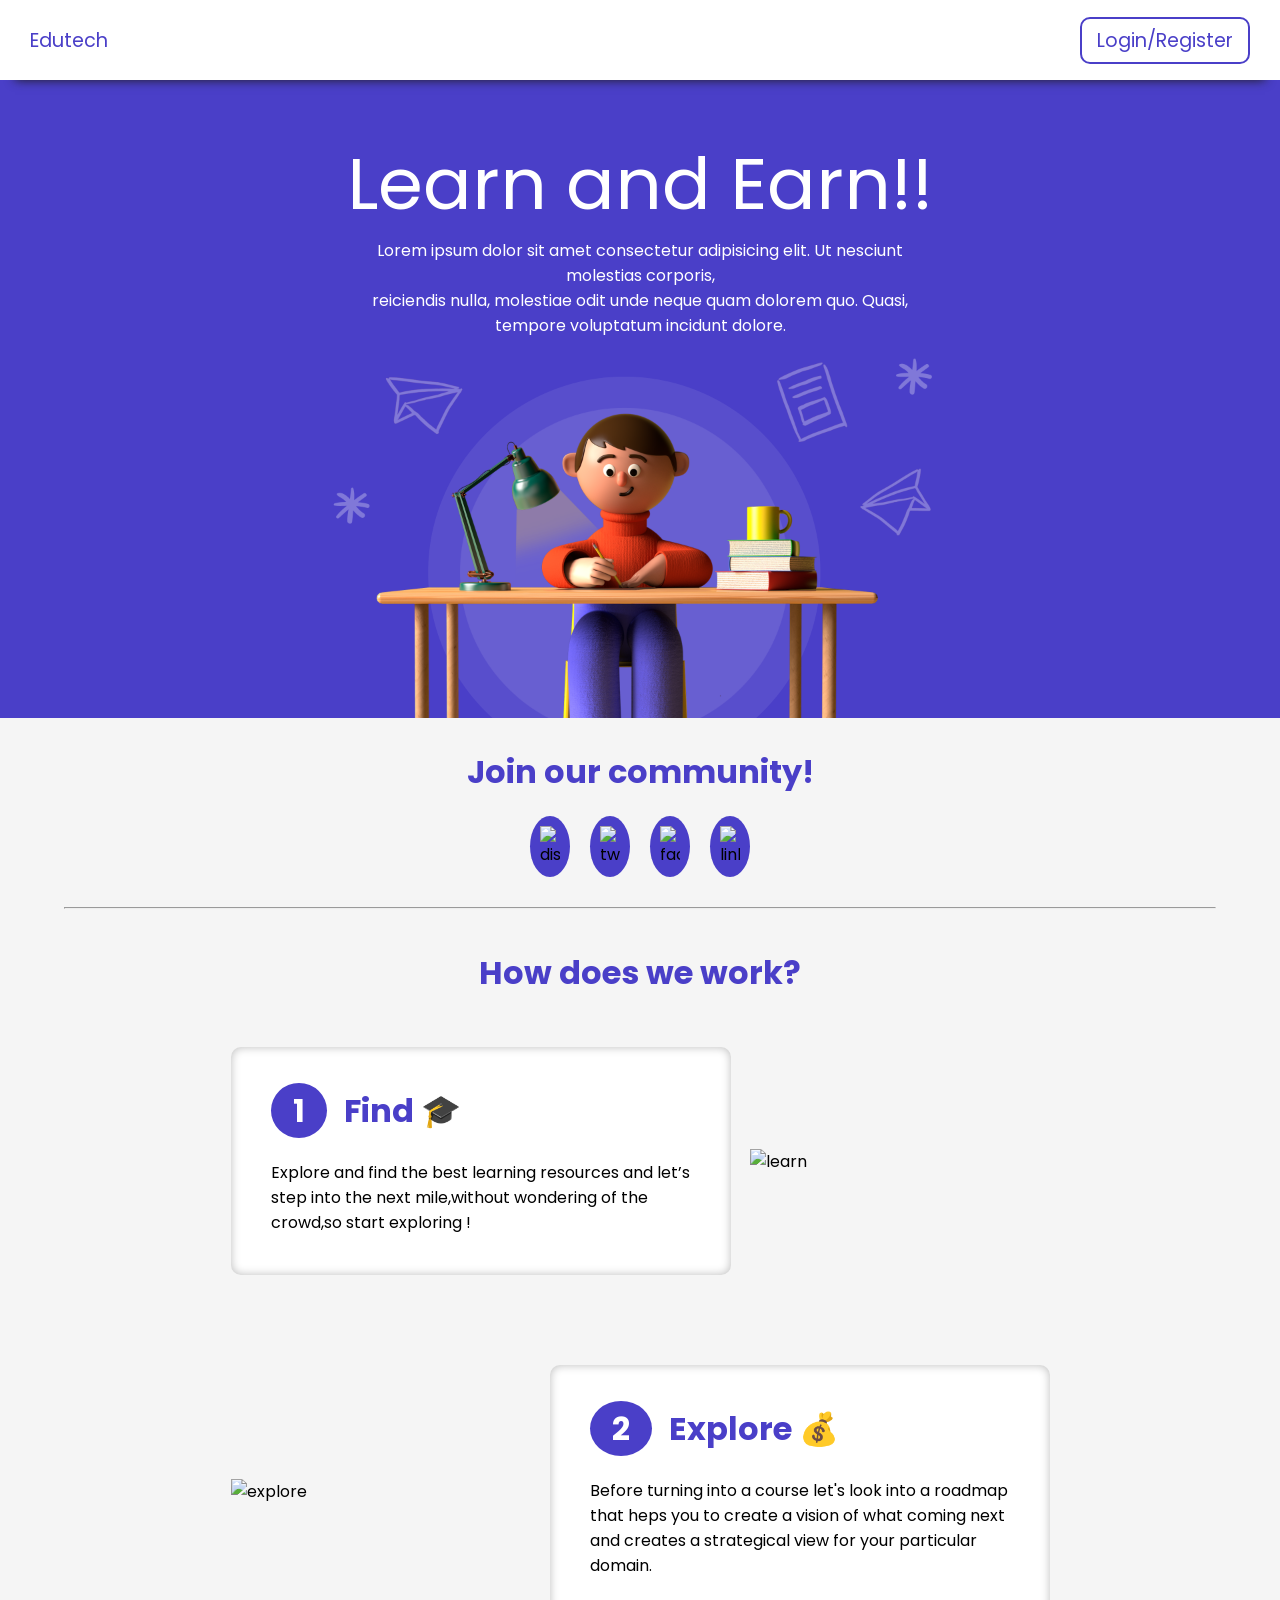
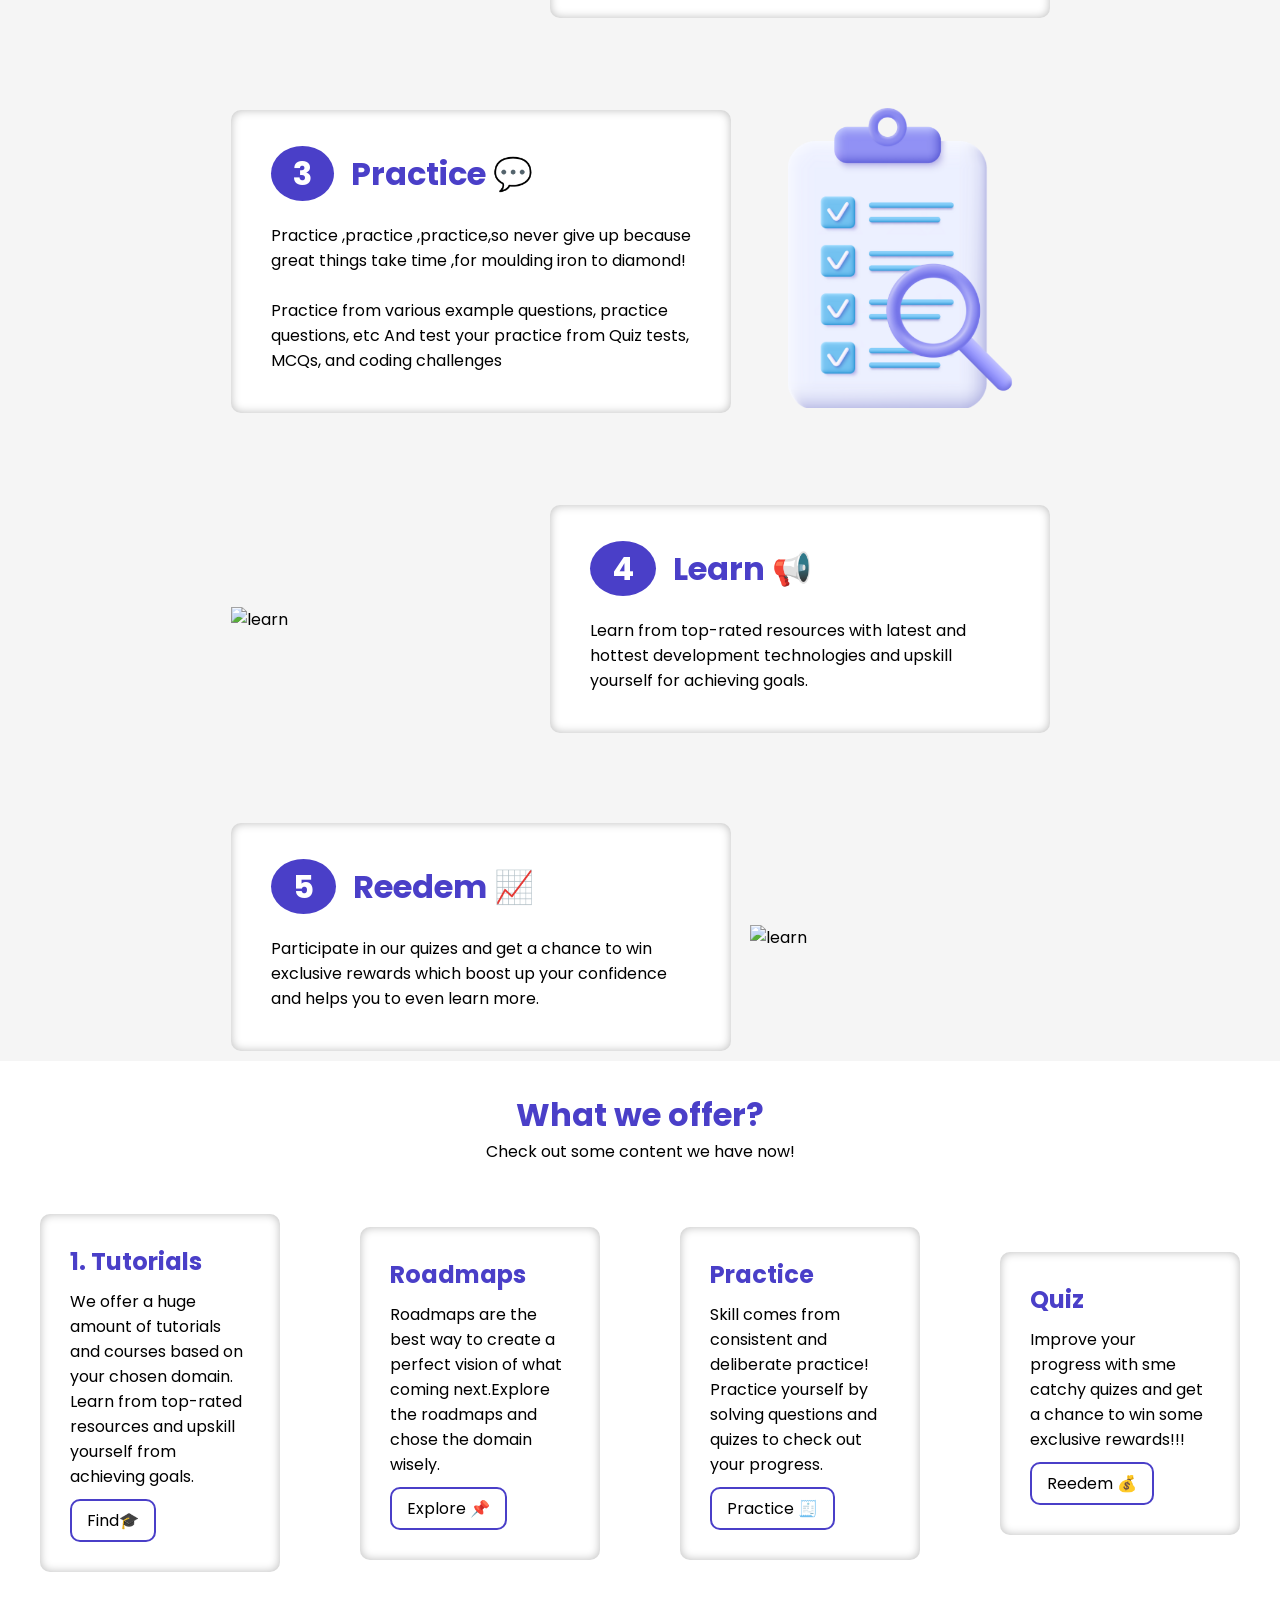
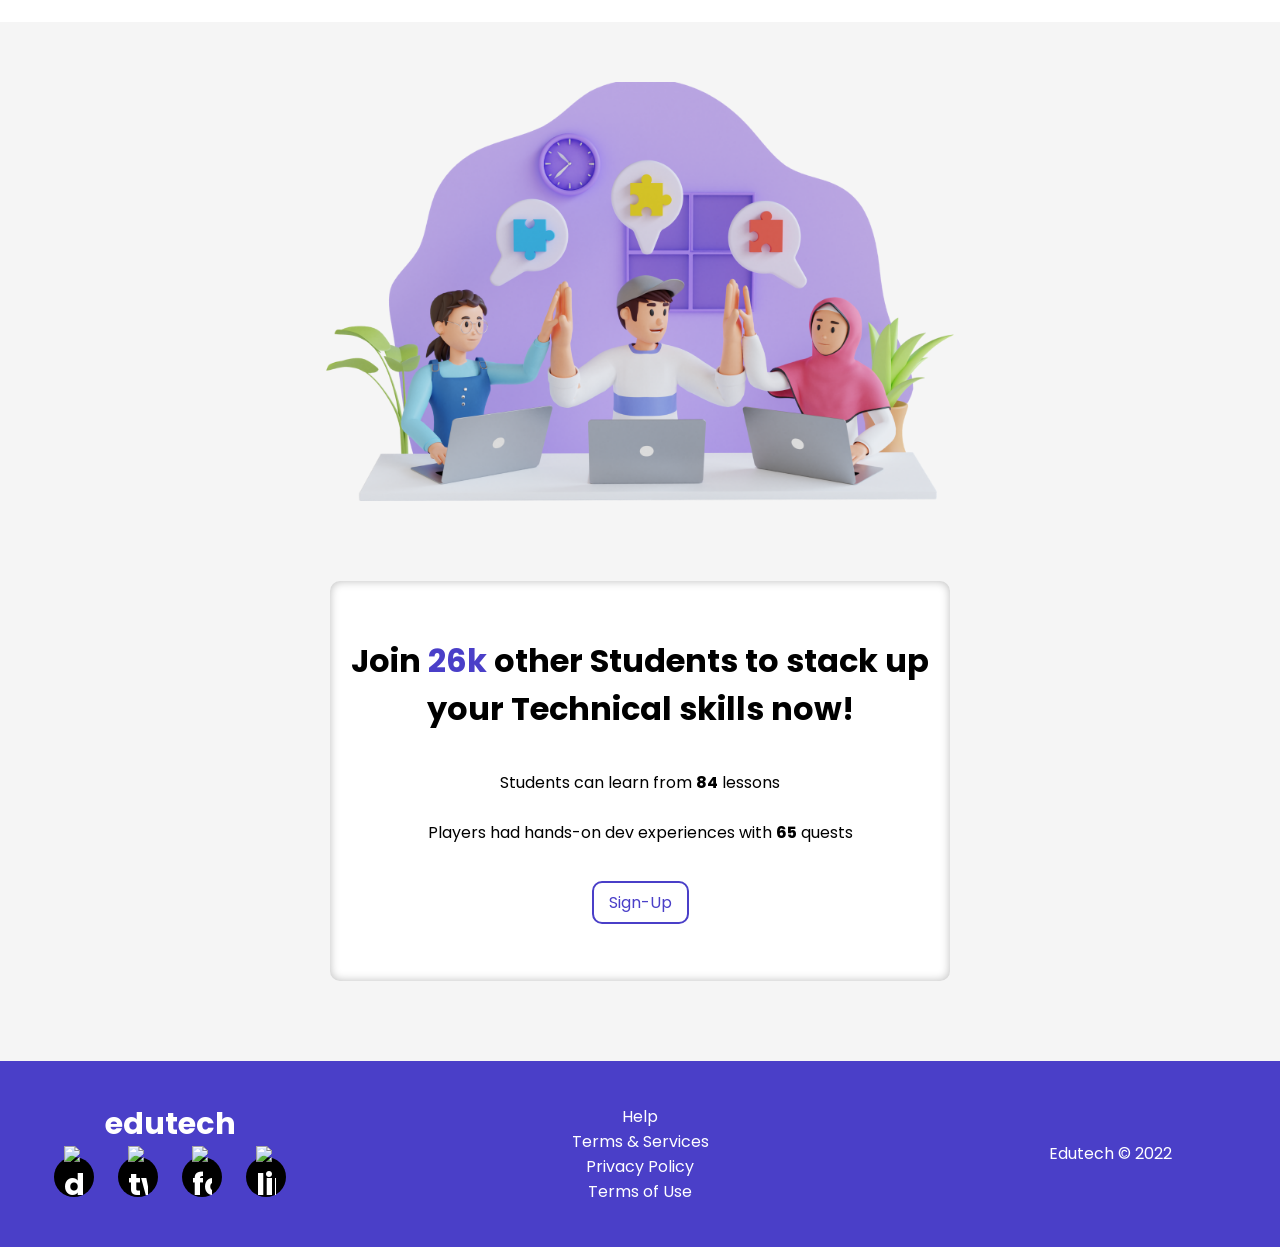
==== pages/index.html @ 5912aeaa "first commit" ====
<!DOCTYPE html>
<html lang="en">

<head>
    <meta charset="UTF-8">
    <meta http-equiv="X-UA-Compatible" content="IE=edge">
    <meta name="viewport" content="width=device-width, initial-scale=1.0">
    <title>edutech</title>
    <link rel="shortcut icon" href="../images/favicon.png" type="./image/png">
    <link rel="stylesheet" href="../styles/index.css">
</head>

<body>
    <nav>
        <a href="index.html">Edutech</a>
        <!-- <a href="#"><img src="logo.png" alt=""></a> -->
        <a href="pages/login-form.html" class="btn">Login/Register</a>
    </nav>
    <section>
        <div class="home">
            <!-- <div class="home-txt">Learn and Earn</div> -->
            <div class="home-txt">Learn and Earn!!
                <p>Lorem ipsum dolor sit amet consectetur adipisicing elit. Ut nesciunt molestias corporis,<br> reiciendis nulla, molestiae odit unde neque quam dolorem quo. Quasi, tempore voluptatum incidunt dolore.
                </p>
            </div>
            <div class="img">
                <img src="../images/first.png" alt="quiz">
            </div>
        </div>
        <div class="join">
            <h1>Join our community!</h1>
            <div class="icon">
                <a href="#"><img src="../images/discord.svg" alt="discord"></a>
                <a href="#"><img src="../images/twitter.svg" alt="twitter"></a>
                <a href="#"><img src="../images/facebook.svg" alt="facebook"></a>
                <a href="#"><img src="../images/linkedin.svg" alt="linkedin"></a>
            </div>
        </div>

        <hr>

        <div class="about-us">
            <h1>How does we work?</h1>
            <div class="about-us-container">
                <div class="about-us-item">
                    <div class="about-us-txt">
                        <div class="txt-heading">
                            <span class="number">1</span>
                            Find 🎓
                        </div>
                        <br>
                        <p>
                            Explore and  find the best learning resources and let’s step into the next mile,without wondering of the crowd,so start exploring !
                        </p>
                    </div>
                    <div class="about-us-img">
                        <img src="../images/learn.png" alt="learn">
                    </div>
                </div>
                <div class="about-us-item">
                    <div class="about-us-txt">
                        <div class="txt-heading">
                            <span class="number">2</span>
                            Explore 💰
                        </div>
                        <br>
                        <p>
                            Before turning into a course let's look into a roadmap that heps you to create a vision of what coming next and creates a strategical view for your particular domain.
                        </p>
                        
                    </div>
                    <div class="about-us-img">
                        <img src="../images/explore.png" alt="explore">
                    </div>
                </div>
                <div class="about-us-item">
                    <div class="about-us-txt">
                        <div class="txt-heading">
                            <span class="number">3</span>
                            Practice 💬
                        </div>
                        <br>
                        <p>
                            Practice ,practice ,practice,so never give up because great things take time ,for moulding iron to diamond!
                            <br><br>
                            
                            Practice from various example questions, practice questions, etc
                            And test your practice from Quiz tests, MCQs, and coding challenges
                        </p>
                
                    </div>
                    <div class="about-us-img">
                        <img src="../images/practice.png" alt="practice">
                    </div>
                </div>
                <div class="about-us-item">
                    <div class="about-us-txt">
                        <div class="txt-heading">
                            <span class="number">4</span>
                            Learn 📢
                        </div>
                        <br>
                        <p>
                            Learn from top-rated resources with latest and hottest development technologies and upskill yourself for achieving goals.
                        </p>
                    </div>
                    <div class="about-us-img">
                        <img src="../images/events.png" alt="learn">
                    </div>
                </div>
                <div class="about-us-item">
                    <div class="about-us-txt">
                        <div class="txt-heading">
                            <span class="number">5</span>
                            Reedem 📈
                        </div>
                        <br>
                        <p>
                            Participate in our quizes and get a chance to win exclusive rewards which boost up your confidence and helps you to even learn more.
                        </p>
                    </div>
                    <div class="about-us-img">
                        <img src="../images/earn.png" alt="learn">
                    </div>
                </div>
            </div>
        </div>

        <div class="highlights">
            <h1>What we offer? </h1>
            <p>Check out some content we have now!</p>
            <div class="highlights-container">
                <div class="highlights-item learn">
                    <h3>1. Tutorials</h3>
                    <p>
                        We offer a huge amount of tutorials and courses based on your chosen domain. Learn from top-rated resources and upskill yourself from achieving goals.
                    </p>
                    <div class="btn">Find🎓</div>
                </div>
                <div class="highlights-item earn">
                    <h3> Roadmaps </h3>
                    <p>
                        Roadmaps are the best way to create a perfect vision of what coming next.Explore the roadmaps and chose the domain wisely.
                     </p>
                    <div class="btn">Explore 📌</div>
                </div>
                <div class="highlights-item practice">
                    <h3> Practice</h3>
                    <p>
                        Skill comes from consistent and deliberate practice!
                        Practice yourself by solving questions and quizes to check out your progress.
                     </p>
                    <div class="btn">Practice 🧾</div>
                </div>
                <div class="highlights-item quiz">
                    <h3> Quiz</h3>
                    <p>
                        Improve your progress with sme catchy quizes and get a chance to win some exclusive rewards!!!
                     </p>
                    <div class="btn"> Reedem 💰</div>
                </div>
                
            </div>
        </div>

        <div class="sign-up">
            <img src="../images/first2.png" alt="image">
            <div class="extra">
                <h1>Join <span> 26k </span>other Students to stack up your Technical skills now!</h1>
                <p>
                    Students can learn from <b>84</b> lessons
                    <br><br>
                    Players had hands-on dev experiences with <b>65</b> quests
                </p>
                <a href="pages/registration-form.html"><div class="btn">Sign-Up</div></a>
            </div>
        </div>

        <footer>
            <div class="logo">
                <p>edutech</p>
                <p class="icon">
                    <a href="#"><img src="../images/discord.svg" alt="discord"></a>
                    <a href="#"><img src="../images/twitter.svg" alt="twitter"></a>
                    <a href="#"><img src="../images/facebook.svg" alt="facebook"></a>
                    <a href="#"><img src="../images/linkedin.svg" alt="linkedin"></a>
                </p>
            </div>
            <div class="logo">
                <a href="#" class="link">Help</a>
                <a href="#" class="link">Terms & Services</a>
                <a href="#" class="link">Privacy Policy</a>
                <a href="#" class="link">Terms of Use</a>
            </div>
            <div class="logo">
                Edutech &#169; 2022
            </div>
        </footer>

    </section>
</body>

</html>
---- styles/index.css ----
/* Google Font Import - Poppins */
@import url("https://fonts.googleapis.com/css2?family=Poppins:wght@300;400;500;600;700&display=swap");
* {
  margin: 0;
  padding: 0;
  box-sizing: border-box;
  font-family: "Poppins", sans-serif;
}

:root {
  /* ===== Colors ===== */
  --body-color: #f5f5f5;
  --white: #fff;
  --primary-color: #4a3fc8;

  /* ====== Transition ====== */
  --tran-03: all 0.3s ease;
}

body {
  width: 100wh;
  background-color: var(--body-color);
}

a {
  text-decoration: none;
  color: inherit;
}

nav {
  top: 0;
  width: 100%;
  height: 80px;
  padding: 0 30px;
  display: flex;
  justify-content: space-between;
  align-items: center;
  position: fixed;
  background-color: var(--white);
  color: var(--primary-color);
  font-size: 1.2rem;
  box-shadow: 0px 15px 10px -15px rgb(31, 30, 30);
  z-index: 999;
}

nav img {
  height: 50px;
}

.btn {
  border: 2px solid var(--primary-color);
  padding: 7px 15px;
  border-radius: 10px;
  cursor: pointer;
}

.btn:hover {
  background-color: var(--primary-color);
  color: var(--white);
  transition: var(--tran-03);
}

section {
  margin-top: 80px;
  width: 100%;
}

.home {
  width: 100%;
  /* border: 2px solid black ; */
  background-color: #4a3fc8;
  display: flex;
  flex-direction: column;
  justify-content: center;
  align-items: center;
  background-image: url(../images/first-bg.png);
  background-size: cover;
}

.home .home-txt {
  text-align: center;
  padding: 50px 10px 20px 10px;
  font-size: 4.5rem;
  color: var(--white);
}

.home-txt p {
  font-size: 1rem;
  width: 70%;
  margin: auto;
}

.home img {
  width: 50%;
  display: block;
  margin: 0 auto;
}

.join {
  padding: 30px 10px;
  display: flex;
  flex-direction: column;
  justify-content: center;
  align-items: center;
  /* border: 2px solid black; */
}

h1 {
  color: var(--primary-color);
  font-size: 2rem;
  text-align: center;
}

.join .icon {
  padding-top: 20px;
  width: 100%;
  display: flex;
  justify-content: center;
}

.join .icon a {
  background-color: var(--primary-color);
  width: 40px;
  padding: 10px;
  margin: 0 10px;
  border-radius: 100%;
  /* border: 2px solid black; */
  display: flex;
  justify-content: center;
  align-items: center;
}

.join .icon a img {
  width: 20px;
}

.icon a:hover {
  box-shadow: 0 0 10px #000000;
}

.about-us {
  /* border: 2px solid black; */
  padding: 40px 10px 10px 10px;
  display: flex;
  flex-direction: column;
  justify-content: center;
  align-items: center;
}

.about-us-container {
  padding-top: 50px;
  width: 65%;
  /* border: 2px solid red; */
}

.about-us-item {
  display: flex;
  justify-content: space-between;
  align-items: center;
  margin: 90px 0;
}

.about-us-item:nth-child(1) {
  margin-top: 0;
}

.about-us-item:last-child {
  margin-bottom: 0;
}

.about-us-item:nth-child(even) {
  flex-direction: row-reverse;
}

hr {
  width: 90%;
  margin: auto;
}
.about-us-txt {
  width: 500px;
  padding: 40px;
  /* border: 2px solid red; */
  border-radius: 10px;
  background-color: var(--white);
  box-shadow: inset 0 0 10px #bcbcbc;
}
.about-us-img {
  width: 300px;
}

.about-us-img img {
  width: 100%;
  /* border: 2px solid blue; */
}

.about-us-txt .txt-heading {
  color: var(--primary-color);
  font-size: 2rem;
  font-weight: bold;
}

.txt-heading span {
  color: var(--white);
  background-color: var(--primary-color);
  border-radius: 100%;
  padding: 5px 22px;
  margin-right: 10px;
}

.about-us-item:hover > .about-us-img img {
  transform: scale(1.1);
  background-image: radial-gradient(
    var(--primary-color),
    var(--body-color),
    var(--body-color)
  );
}
.about-us-item:hover > .about-us-txt {
  box-shadow: rgba(0, 0, 0, 0.16) 0px 1px 4px,
    var(--primary-color) 0px 0px 0px 3px;
}

.link {
  text-decoration: underline;
  color: var(--primary-color);
}

.about-us .btn {
  margin-top: 19px;
  width: 170px;
}

.highlights {
  /* border: 2px solid red; */
  background-color: #ffffff;
  padding-top: 30px;
}
.highlights > p {
  text-align: center;
}

.highlights-container {
  margin-top: 30px;
  display: flex;
  justify-content: center;
  align-items: center;
  width: 100%;
  padding-bottom: 30px;
}

.highlights-item {
  width: 350px;
  border-radius: 10px;
  /* border: 2px solid black; */
  padding: 30px;
  margin: 20px 40px;
  box-shadow: inset 0 0 10px #bcbcbc;
}

.learn {
  background-image: url(../images/learn-cap.svg);
  background-size: cover;
  background-repeat: no-repeat;
  background-position: center center;
}

.earn {
  background-image: url(../images/earn-coin.svg);
  background-size: 250px;
  background-repeat: no-repeat;
  background-position: center center;
}
.practice {
  background-image: url(../images/practice-girl.png);
  background-repeat: no-repeat;
  background-position: center;
  background-size: 250px;
}
.quiz {
  background-image: url(../images/quiz-ask.png);
  background-repeat: no-repeat;
  background-position: center;
  background-size: 250px;
}
.highlights-item:hover {
  transform: scale(1.1);
  box-shadow: rgba(50, 50, 93, 0.25) 0px 50px 100px -20px,
    rgba(0, 0, 0, 0.3) 0px 30px 60px -30px,
    rgba(10, 37, 64, 0.35) 0px -2px 6px 0px inset;
}

.highlights-item h3 {
  color: var(--primary-color);
  font-size: 1.5rem;
  margin-bottom: 10px;
}

.highlights-item .btn {
  margin-top: 10px;
  display: inline-block;
}

.sign-up {
  padding: 30px 20px;
  display: flex;
  flex-direction: column;
  justify-content: center;
  align-items: center;
}

.sign-up img {
  width: 60%;
  margin: 30px 0;
}

.extra {
  margin: 50px 0;
  padding: 20px;
  width: 50%;
  text-align: center;
  border-radius: 10px;
  height: 400px;
  display: flex;
  flex-direction: column;
  justify-content: space-evenly;
  align-items: center;
  box-shadow: inset 0 0 10px #bcbcbc;
  background-color: var(--white);
}

.extra h1 {
  color: black;
}

.extra span {
  color: var(--primary-color);
}

.extra a {
  color: var(--primary-color);
}

footer {
  width: 100%;
  padding: 20px;
  background-color: var(--primary-color);
  color: var(--white);
  display: flex;
  align-items: center;
  justify-content: space-between;
  flex-wrap: wrap;
}

footer .logo {
  width: 300px;
  /* border: 2px solid black; */
  text-align: center;
  padding: 20px 10px;
}

footer .logo > p {
  font-size: 1.9rem;
  font-weight: bold;
  margin-bottom: 10px;
}

footer .icon {
  display: flex;
  justify-content: space-evenly;
}

footer .icon a {
  width: 40px;
  height: 40px;
  padding: 10px;
  border-radius: 100%;
  /* border: 2px solid black; */
  display: flex;
  justify-content: center;
  align-items: center;
  background-color: #000000;
}

footer img {
  width: 20px;
}

footer .link {
  color: var(--white);
  display: block;
  text-decoration: none;
}

@media screen and (max-width: 750px) {
  nav {
    padding: 0 10px;
    font-size: 1rem;
  }

  nav .btn {
    padding: 7px 10px;
  }

  .home .home-txt {
    font-size: 2.5rem;
  }
  .home-txt p {
    width: 100%;
  }

  .home img {
    width: 95%;
  }

  h1 {
    font-size: 1.5rem;
  }

  .about-us-container {
    width: 90%;
  }

  .about-us-item {
    flex-direction: column;
  }

  .about-us-item:nth-child(even) {
    flex-wrap: wrap;
  }

  .about-us-img,
  .about-us-txt {
    width: 100%;
    margin-bottom: 29px;
  }

  .about-us-txt {
    padding: 20px;
  }

  .txt-heading {
    font-size: 1.5rem;
  }

  .txt-heading span {
    margin-right: 0;
  }

  .highlights-container {
    flex-direction: column;
    margin-top: 0;
  }

  .highlights-item {
    margin: 20px;
    width: 80%;
  }

  .sign-up-container {
    flex-direction: column;
  }

  .sign-up img {
    width: 100%;
  }

  .extra {
    width: 90%;
  }

  footer {
    justify-content: center;
  }
}
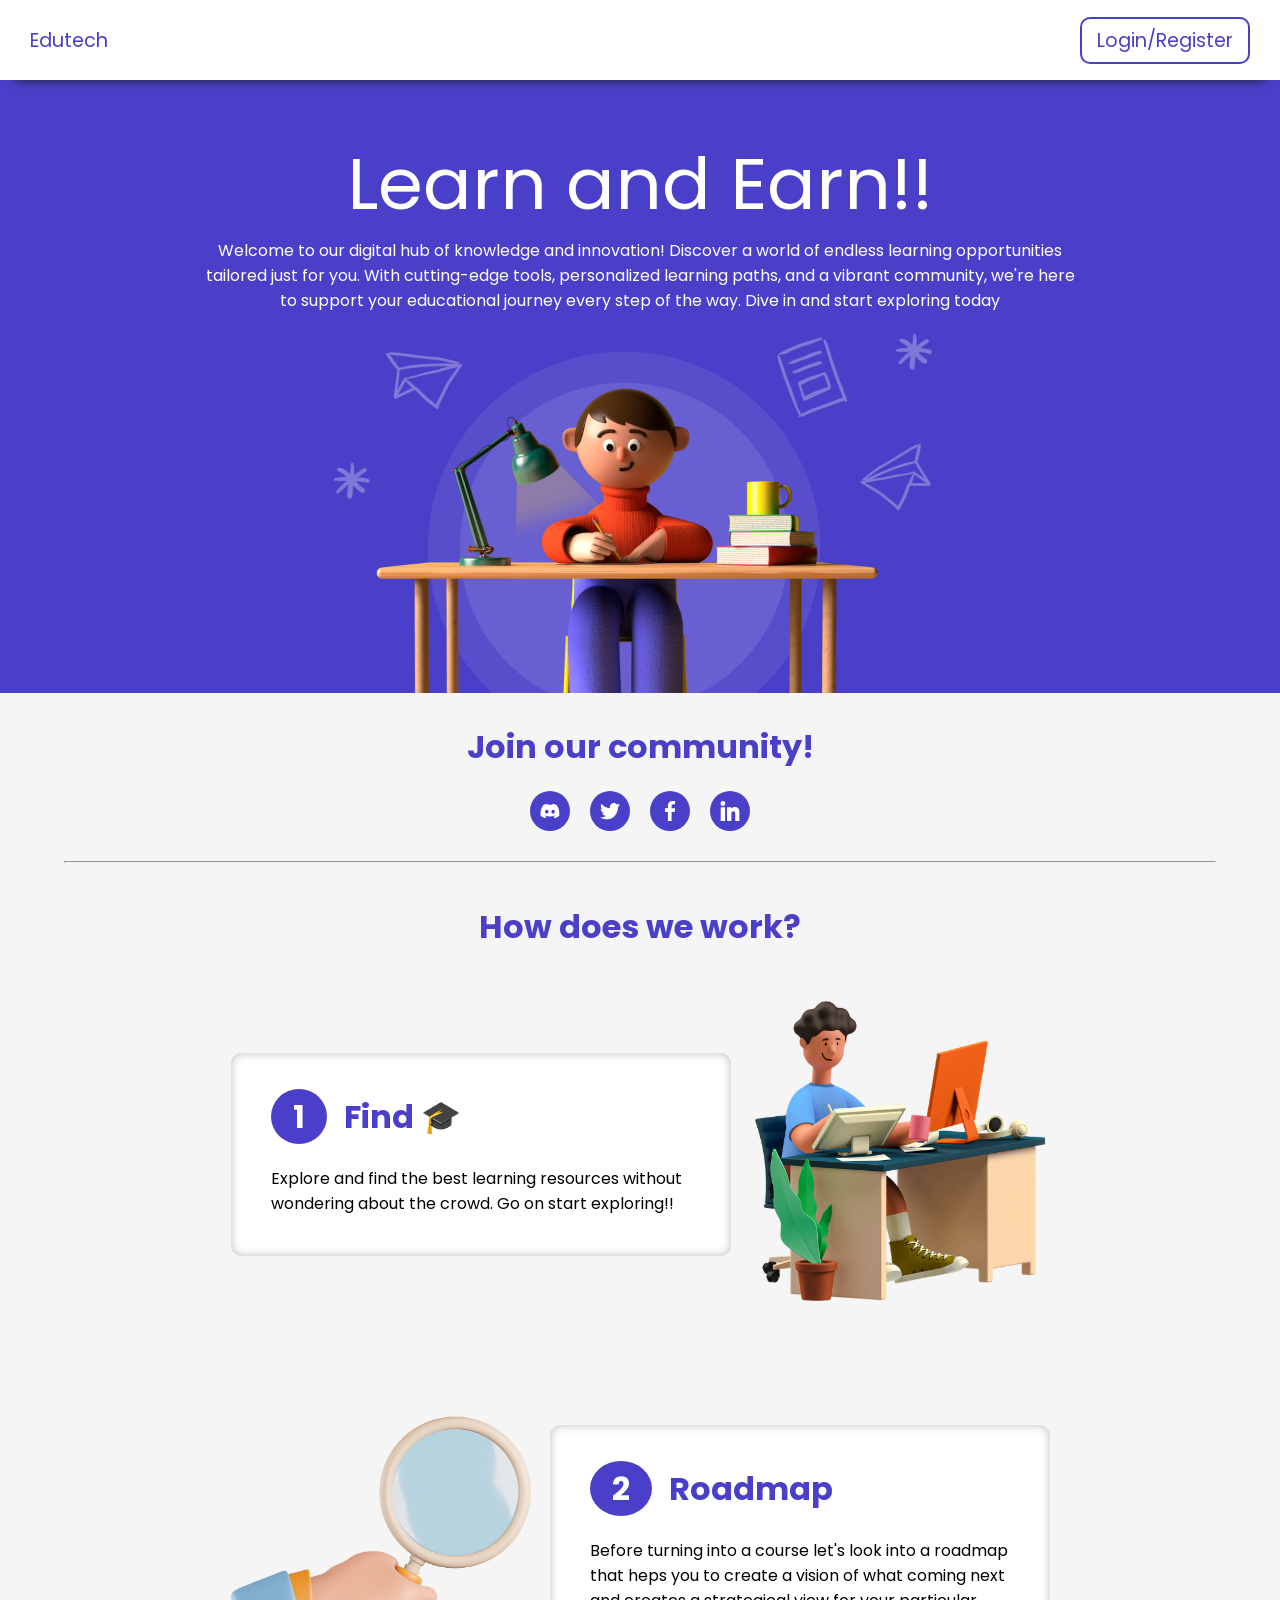
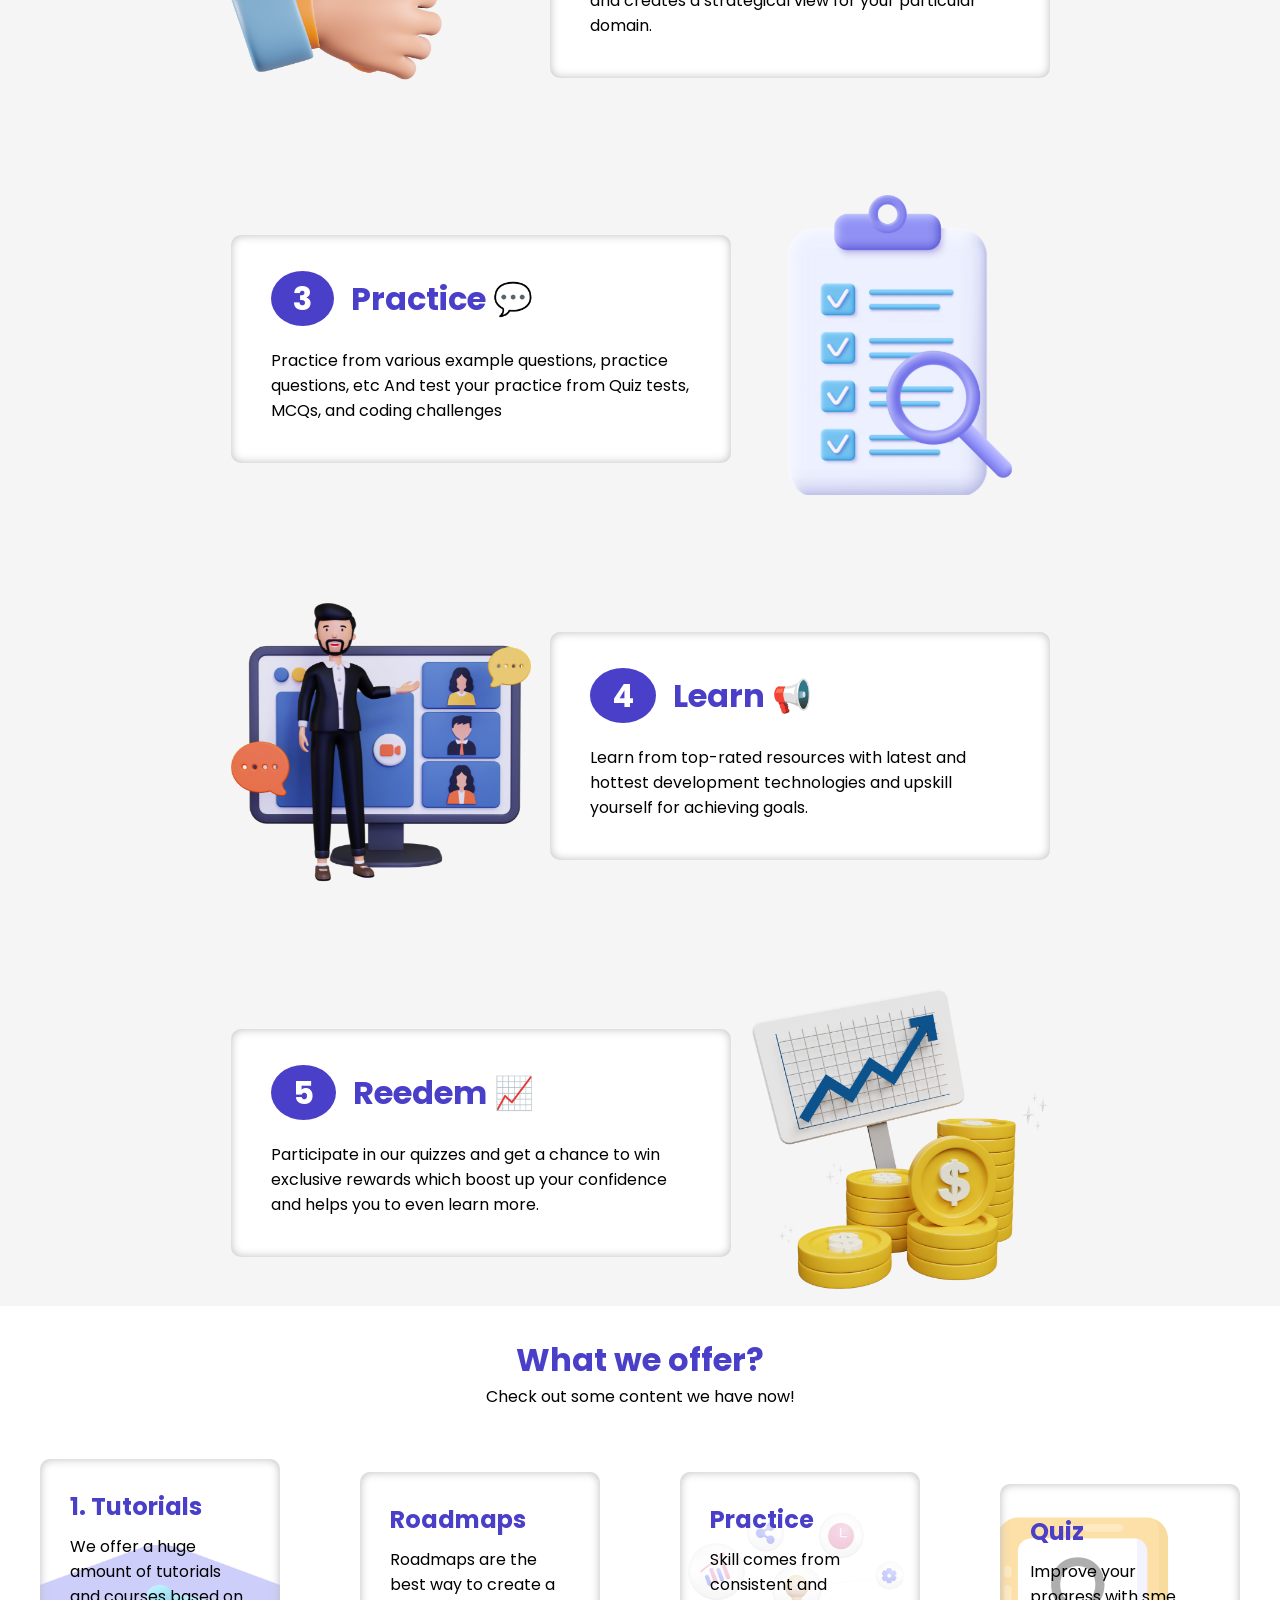
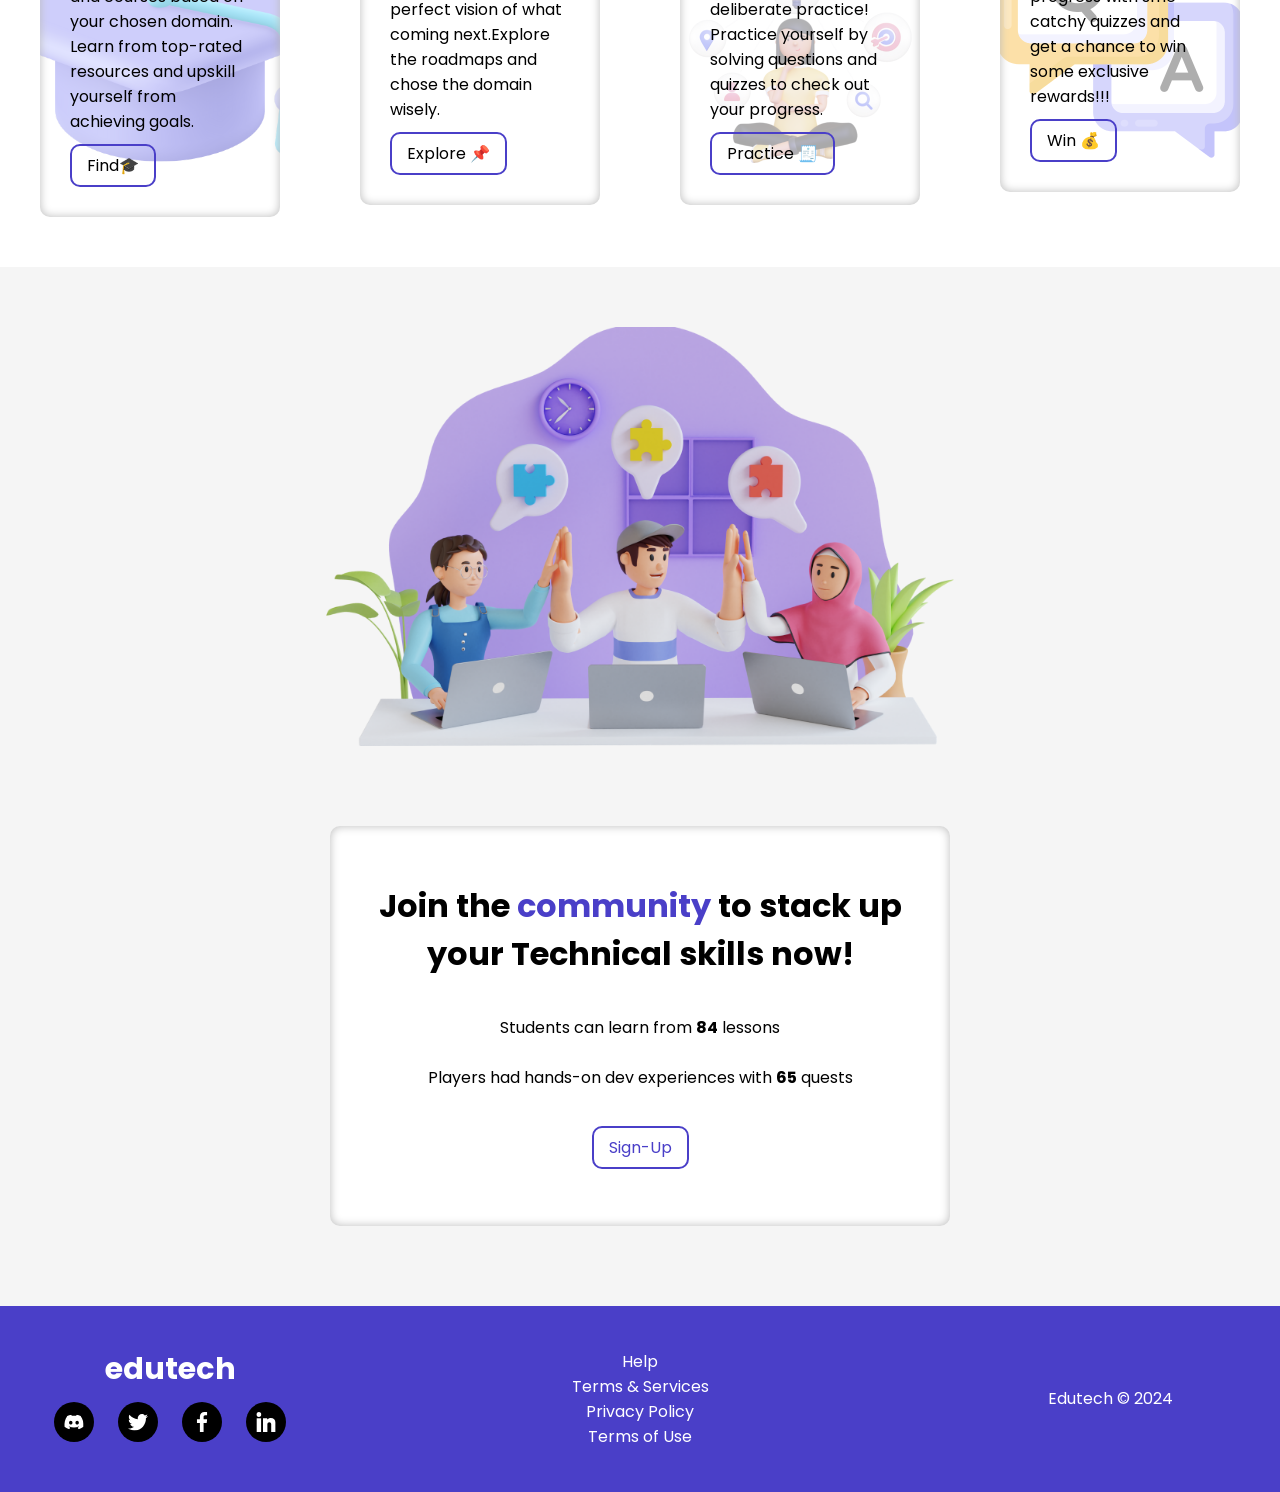
==== commit f8c50513: "finn" ====
--- a/pages/index.html
+++ b/pages/index.html
@@ -5,7 +5,7 @@
     <meta charset="UTF-8">
     <meta http-equiv="X-UA-Compatible" content="IE=edge">
     <meta name="viewport" content="width=device-width, initial-scale=1.0">
-    <title>edutech</title>
+    <title>edumate</title>
     <link rel="shortcut icon" href="../images/favicon.png" type="./image/png">
     <link rel="stylesheet" href="../styles/index.css">
 </head>
@@ -20,8 +20,7 @@
         <div class="home">
             <!-- <div class="home-txt">Learn and Earn</div> -->
             <div class="home-txt">Learn and Earn!!
-                <p>Lorem ipsum dolor sit amet consectetur adipisicing elit. Ut nesciunt molestias corporis,<br> reiciendis nulla, molestiae odit unde neque quam dolorem quo. Quasi, tempore voluptatum incidunt dolore.
-                </p>
+                <p>Welcome to our digital hub of knowledge and innovation! Discover a world of endless learning opportunities tailored just for you. With cutting-edge tools, personalized learning paths, and a vibrant community, we're here to support your educational journey every step of the way. Dive in and start exploring today
             </div>
             <div class="img">
                 <img src="../images/first.png" alt="quiz">
@@ -50,7 +49,7 @@
                         </div>
                         <br>
                         <p>
-                            Explore and  find the best learning resources and let’s step into the next mile,without wondering of the crowd,so start exploring !
+                            Explore and  find the best learning resources without wondering about the crowd. Go on start exploring!!
                         </p>
                     </div>
                     <div class="about-us-img">
@@ -61,7 +60,7 @@
                     <div class="about-us-txt">
                         <div class="txt-heading">
                             <span class="number">2</span>
-                            Explore 💰
+                            Roadmap 
                         </div>
                         <br>
                         <p>
@@ -81,8 +80,6 @@
                         </div>
                         <br>
                         <p>
-                            Practice ,practice ,practice,so never give up because great things take time ,for moulding iron to diamond!
-                            <br><br>
                             
                             Practice from various example questions, practice questions, etc
                             And test your practice from Quiz tests, MCQs, and coding challenges
@@ -116,7 +113,7 @@
                         </div>
                         <br>
                         <p>
-                            Participate in our quizes and get a chance to win exclusive rewards which boost up your confidence and helps you to even learn more.
+                            Participate in our quizzes and get a chance to win exclusive rewards which boost up your confidence and helps you to even learn more.
                         </p>
                     </div>
                     <div class="about-us-img">
@@ -148,16 +145,16 @@
                     <h3> Practice</h3>
                     <p>
                         Skill comes from consistent and deliberate practice!
-                        Practice yourself by solving questions and quizes to check out your progress.
+                        Practice yourself by solving questions and quizzes to check out your progress.
                      </p>
                     <div class="btn">Practice 🧾</div>
                 </div>
                 <div class="highlights-item quiz">
                     <h3> Quiz</h3>
                     <p>
-                        Improve your progress with sme catchy quizes and get a chance to win some exclusive rewards!!!
+                        Improve your progress with sme catchy quizzes and get a chance to win some exclusive rewards!!!
                      </p>
-                    <div class="btn"> Reedem 💰</div>
+                    <div class="btn"> Win 💰</div>
                 </div>
                 
             </div>
@@ -166,7 +163,7 @@
         <div class="sign-up">
             <img src="../images/first2.png" alt="image">
             <div class="extra">
-                <h1>Join <span> 26k </span>other Students to stack up your Technical skills now!</h1>
+                <h1>Join the <span> community </span> to stack up your Technical skills now!</h1>
                 <p>
                     Students can learn from <b>84</b> lessons
                     <br><br>
@@ -193,7 +190,7 @@
                 <a href="#" class="link">Terms of Use</a>
             </div>
             <div class="logo">
-                Edutech &#169; 2022
+                Edutech &#169; 2024
             </div>
         </footer>
 
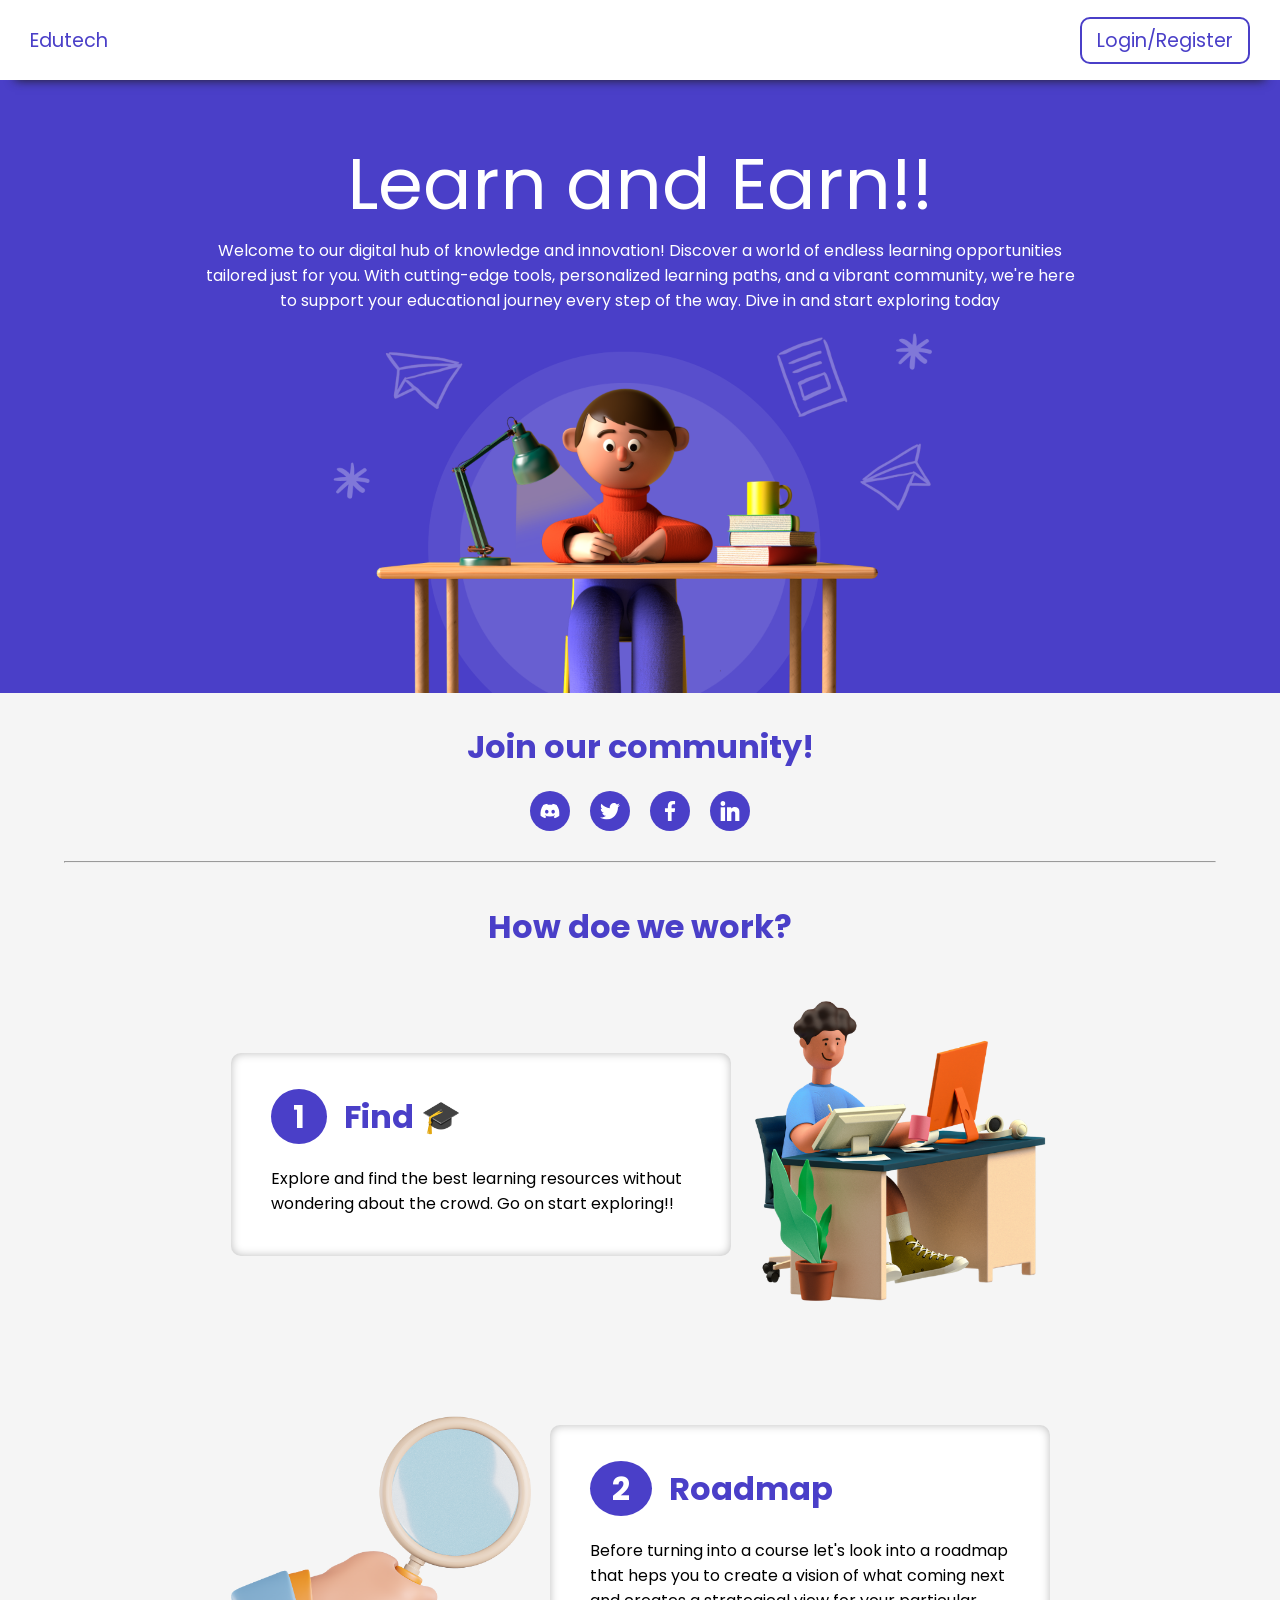
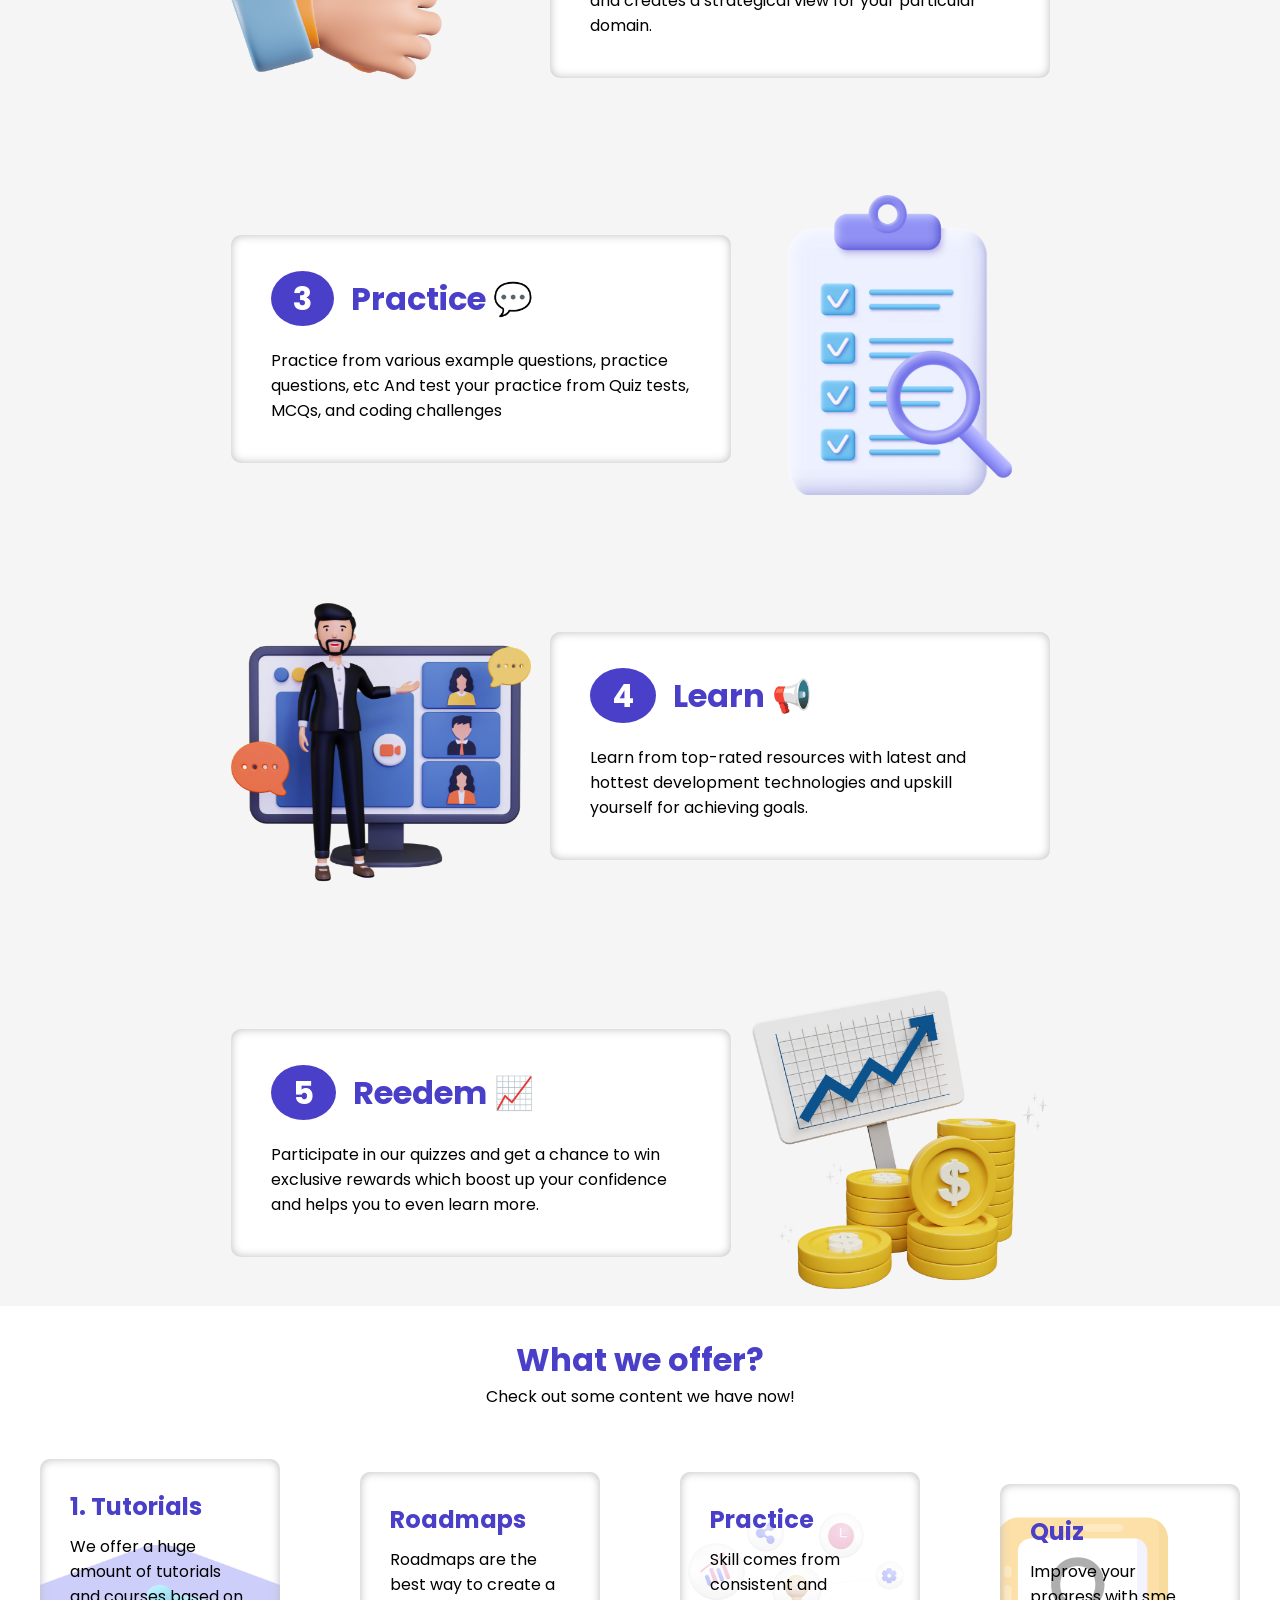
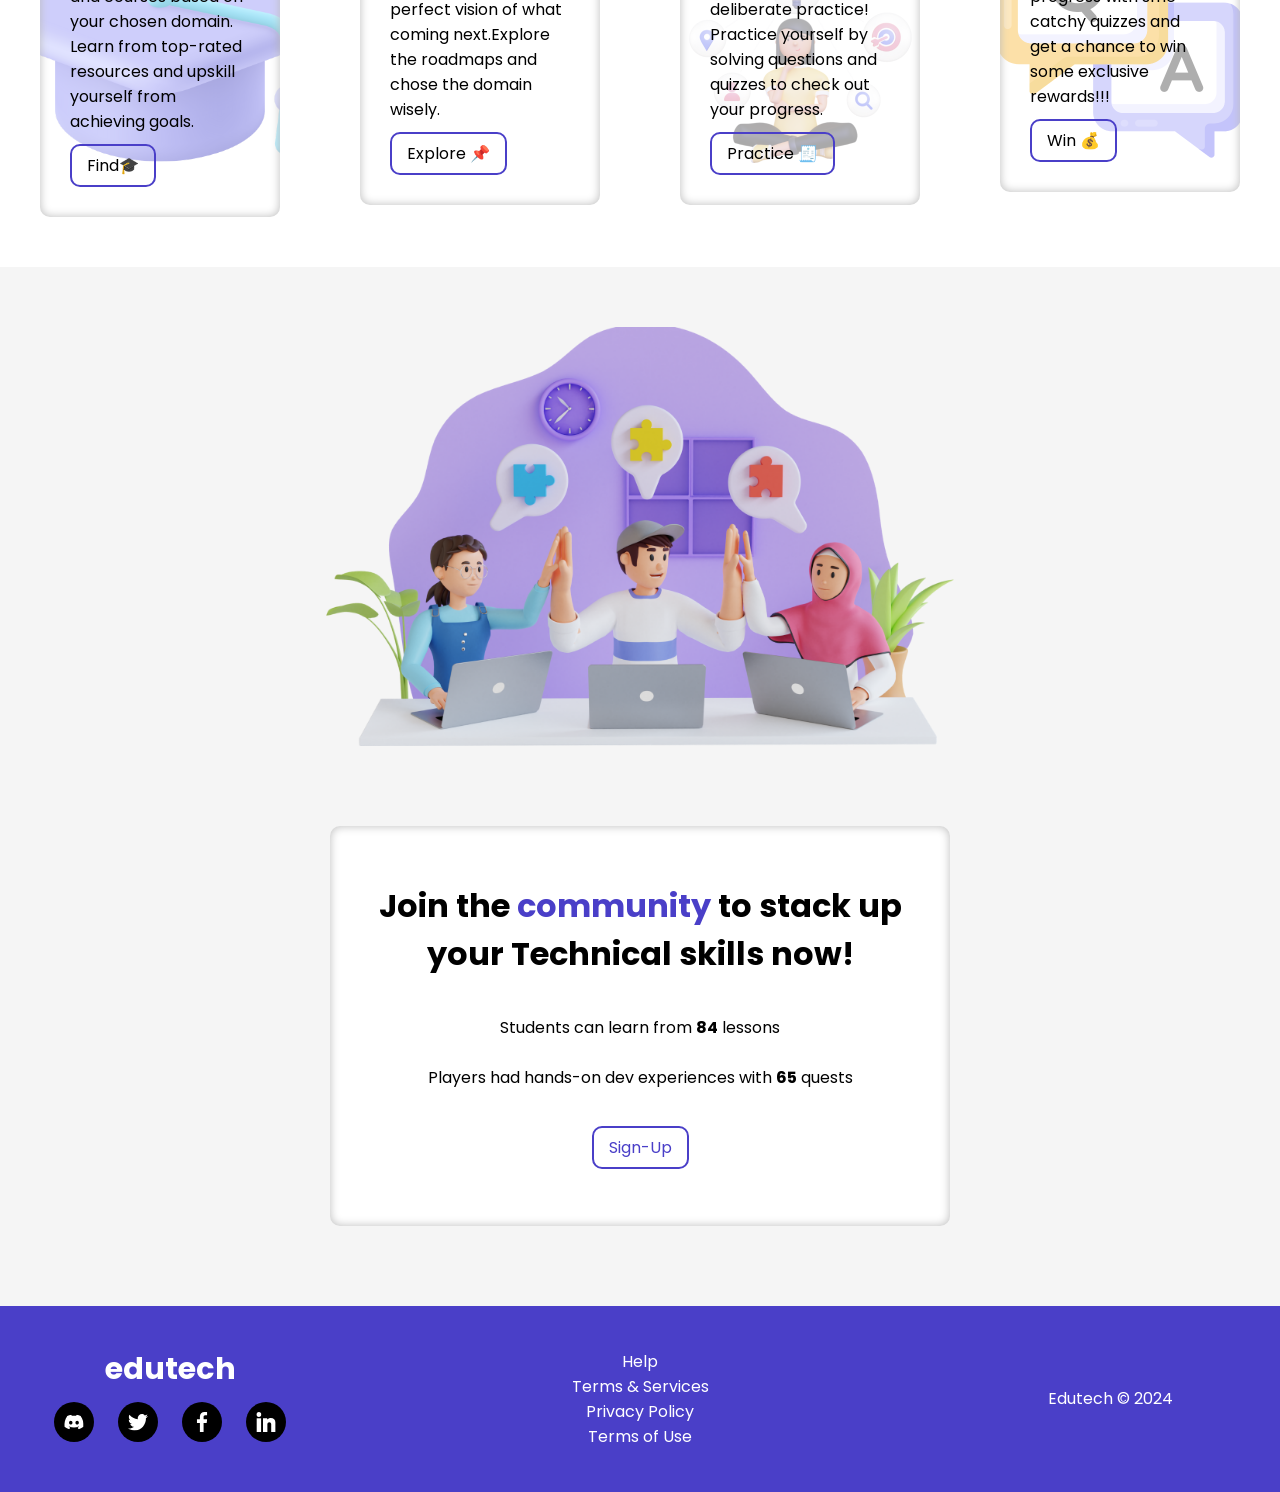
==== commit 3940aa98: "change1 forgot and other" ====
--- a/pages/index.html
+++ b/pages/index.html
@@ -39,7 +39,7 @@
         <hr>
 
         <div class="about-us">
-            <h1>How does we work?</h1>
+            <h1>How doe we work?</h1>
             <div class="about-us-container">
                 <div class="about-us-item">
                     <div class="about-us-txt">
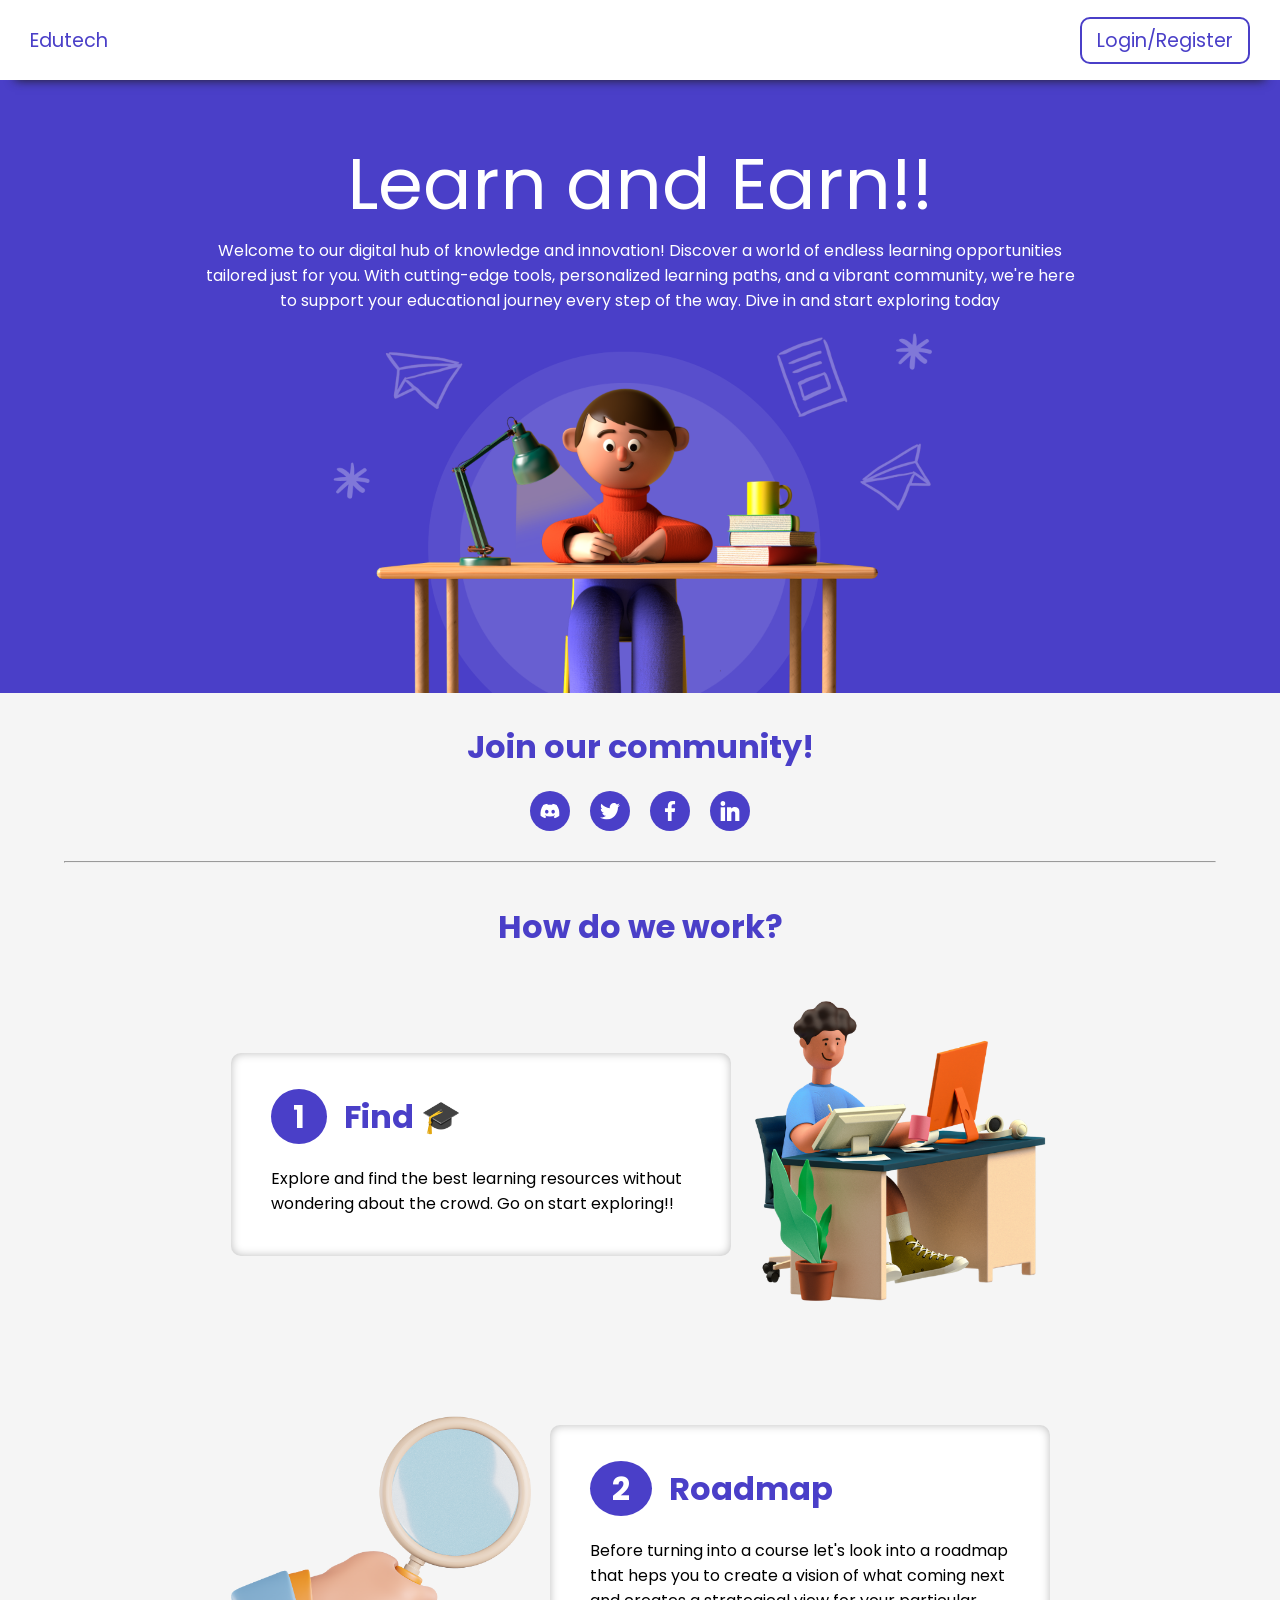
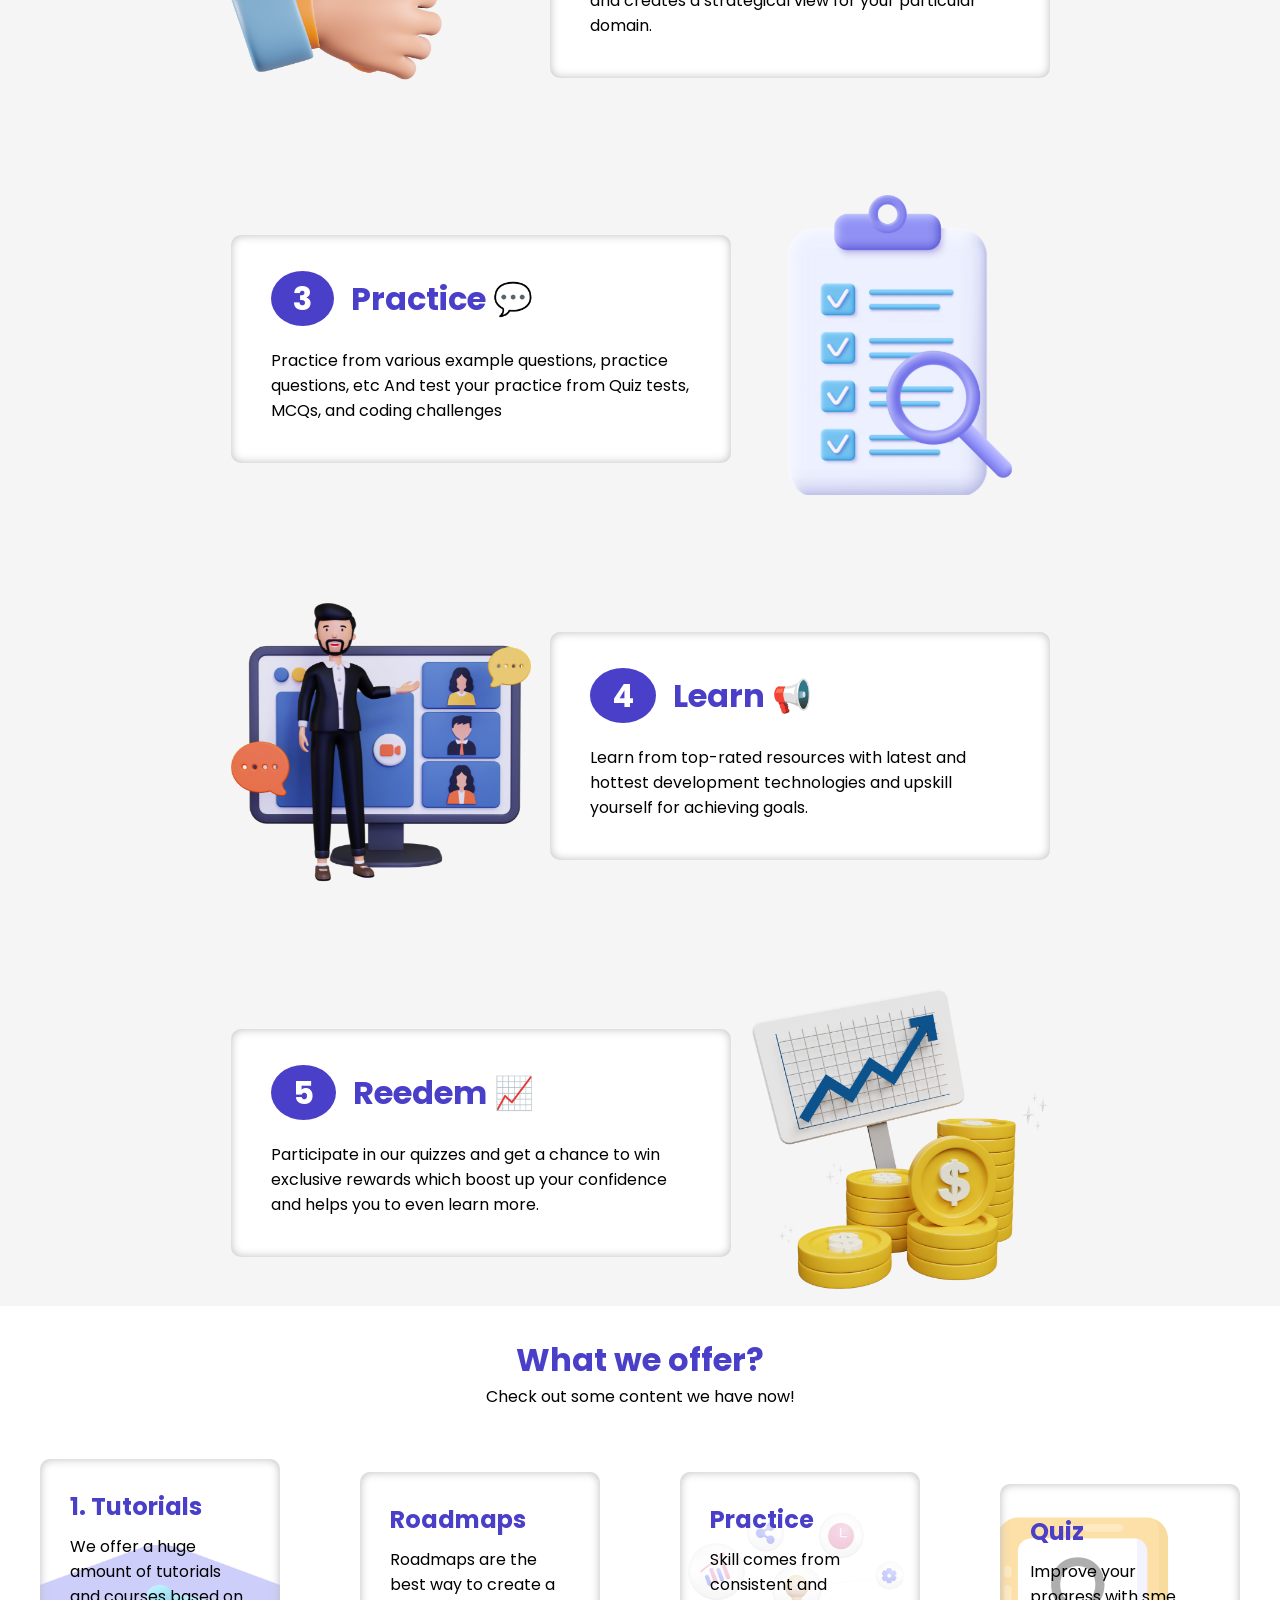
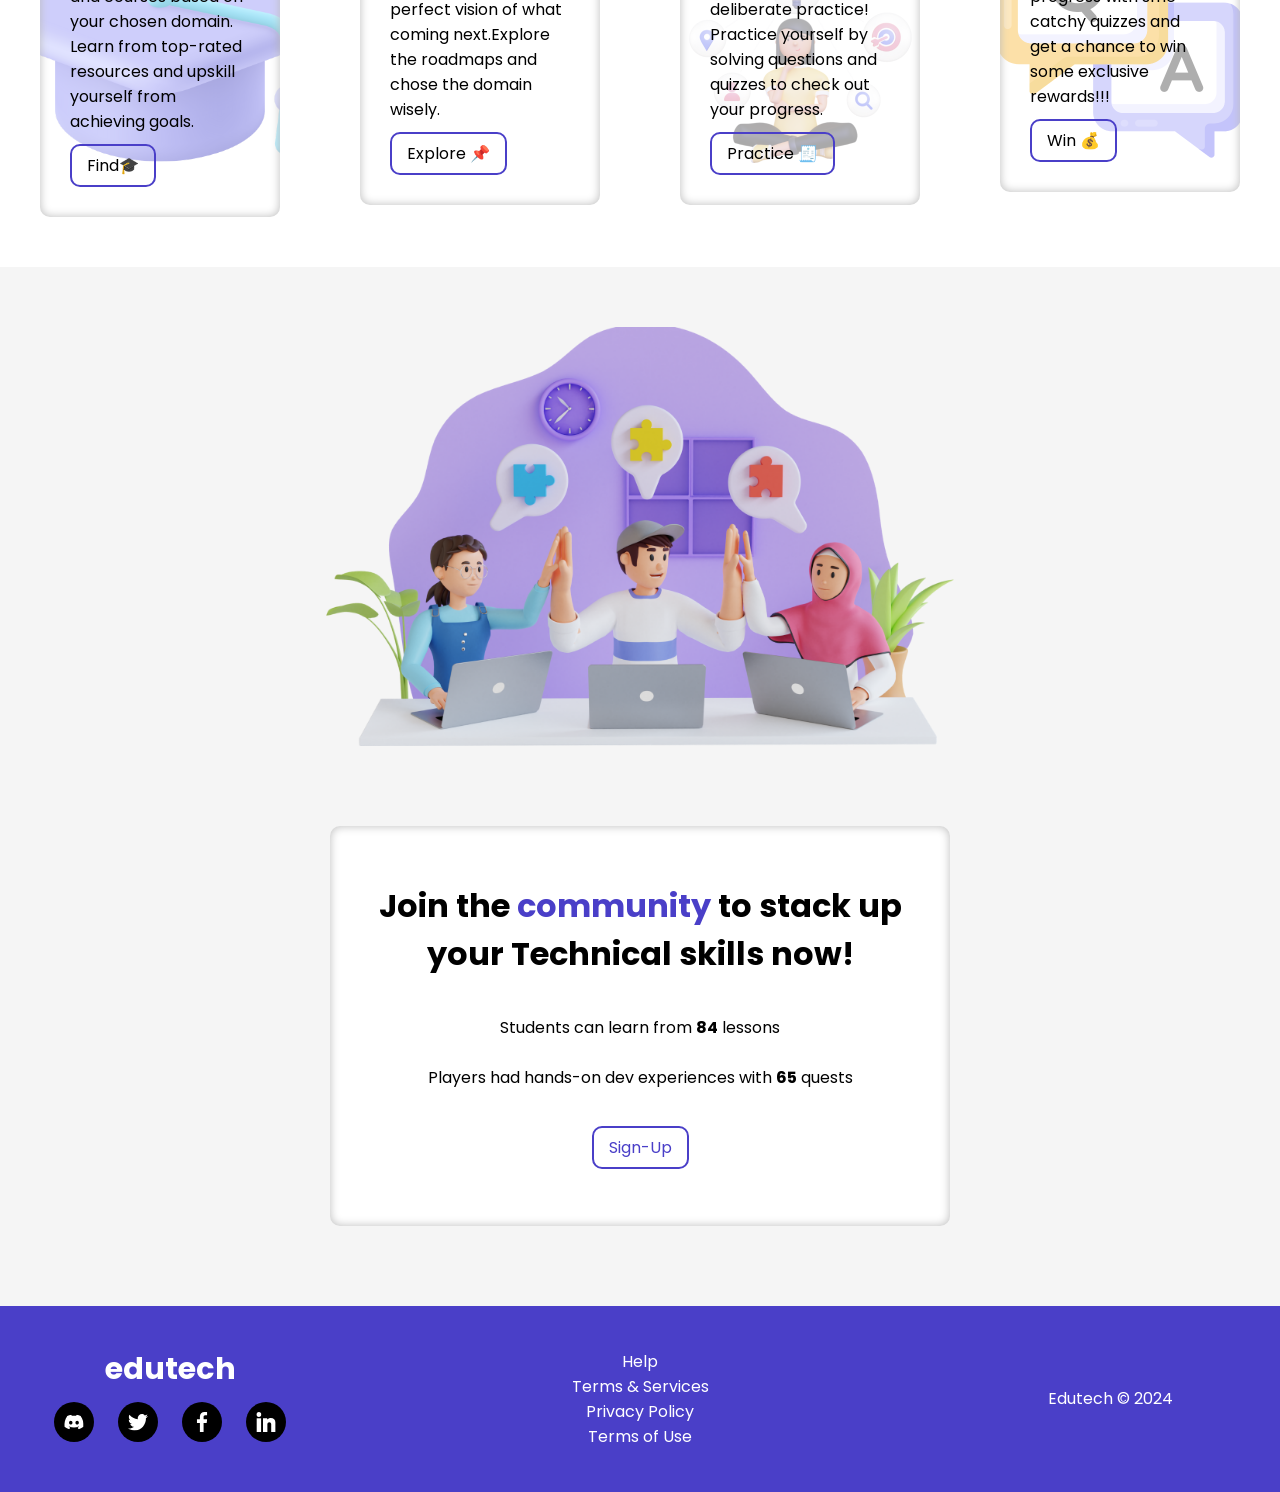
==== commit 7cacdc96: "Update index.html" ====
--- a/pages/index.html
+++ b/pages/index.html
@@ -39,7 +39,7 @@
         <hr>
 
         <div class="about-us">
-            <h1>How doe we work?</h1>
+            <h1>How do we work?</h1>
             <div class="about-us-container">
                 <div class="about-us-item">
                     <div class="about-us-txt">
